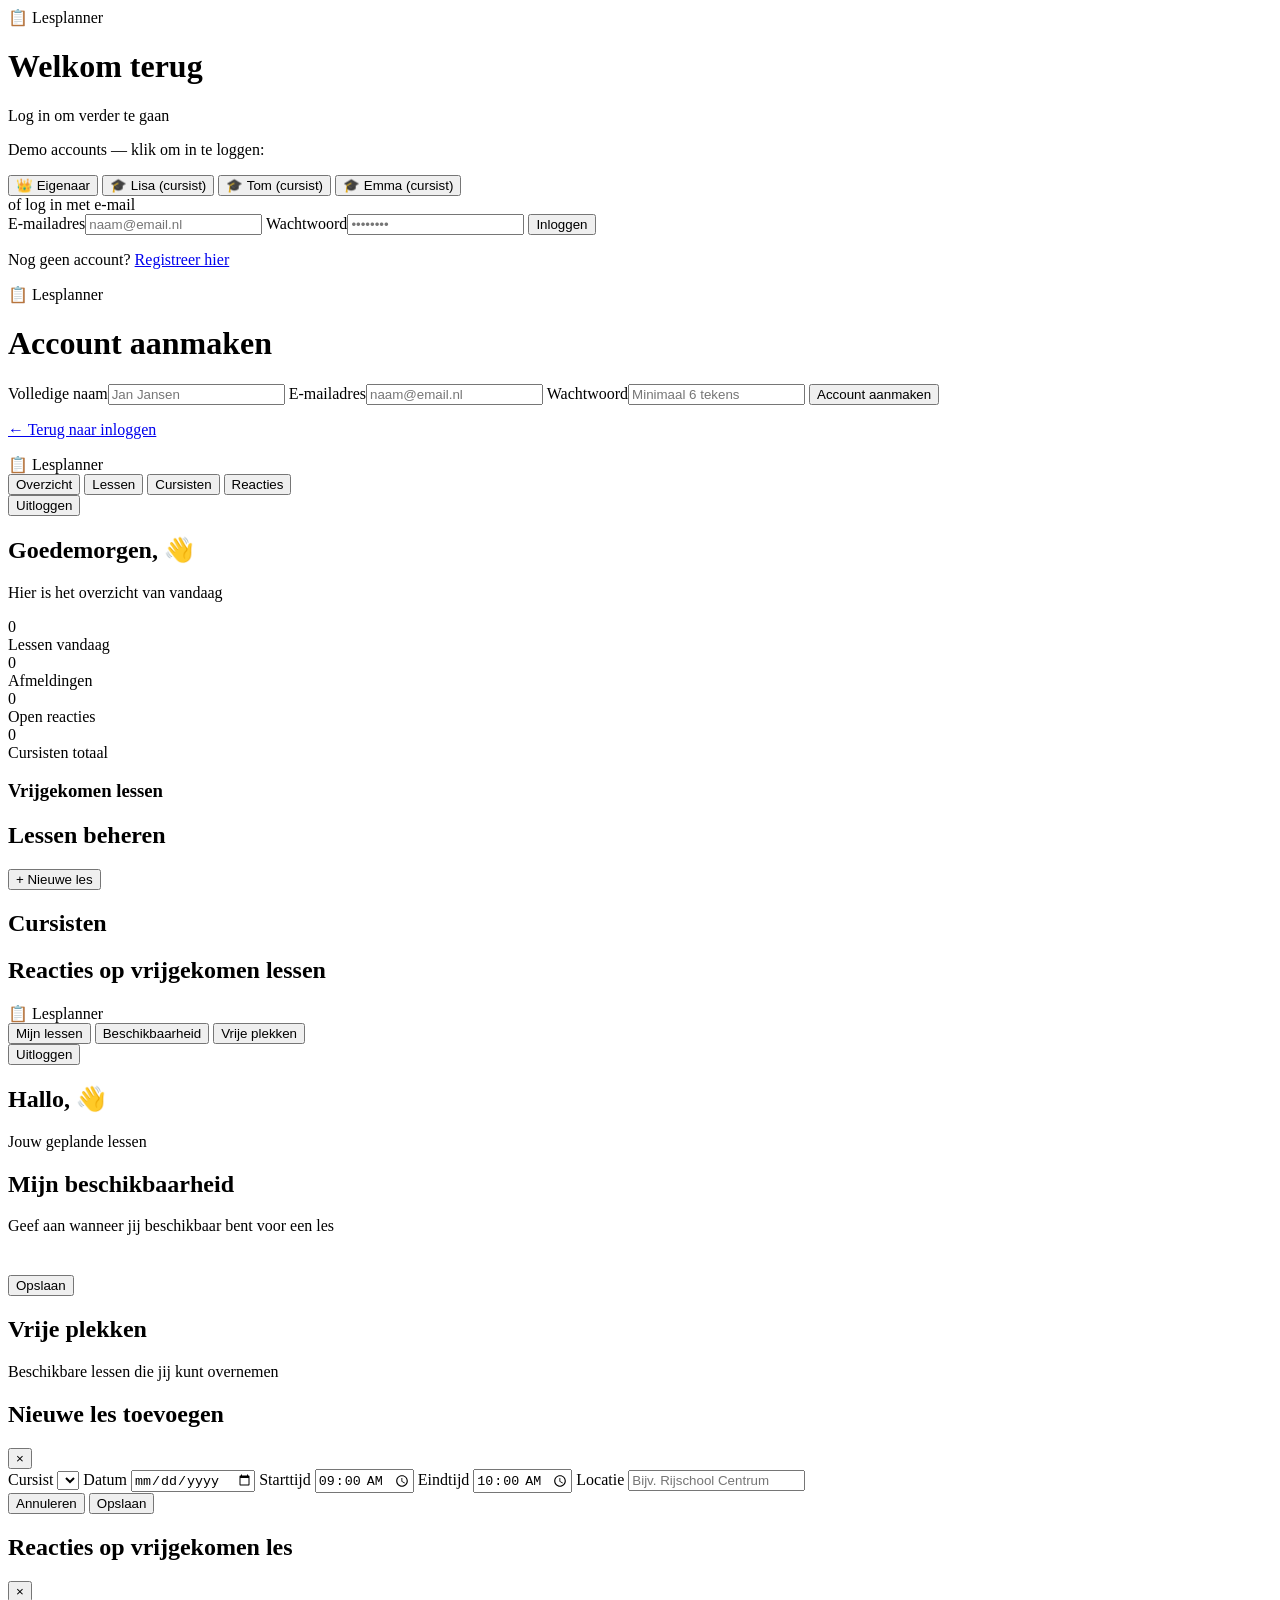
==== lesplanner-app/index.html @ b853cc89 "Voeg lesplanner-app toe (work in progress) Begin van de rijschool webapp met login, eigenaar- en cur" ====
<!DOCTYPE html>
<html lang="nl">
<head>
  <meta charset="UTF-8" />
  <meta name="viewport" content="width=device-width, initial-scale=1.0" />
  <title>Lesplanner</title>
  <link href="https://fonts.googleapis.com/css2?family=Inter:wght@300;400;500;600;700&display=swap" rel="stylesheet" />
  <link rel="stylesheet" href="style.css" />
</head>
<body>

  <!-- LOGIN SCHERM -->
  <div id="scherm-login" class="scherm">
    <div class="login-box">
      <div class="login-logo">📋 Lesplanner</div>
      <h1 class="login-titel">Welkom terug</h1>
      <p class="login-sub">Log in om verder te gaan</p>
      <div class="demo-accounts">
        <p class="demo-label">Demo accounts — klik om in te loggen:</p>
        <div class="demo-knoppen">
          <button class="demo-btn" onclick="demoLogin('eigenaar')">👑 Eigenaar</button>
          <button class="demo-btn" onclick="demoLogin('cursist1')">🎓 Lisa (cursist)</button>
          <button class="demo-btn" onclick="demoLogin('cursist2')">🎓 Tom (cursist)</button>
          <button class="demo-btn" onclick="demoLogin('cursist3')">🎓 Emma (cursist)</button>
        </div>
      </div>
      <div class="scheidslijn"><span>of log in met e-mail</span></div>
      <form onsubmit="inloggen(event)">
        <label>E-mailadres<input type="email" id="login-email" placeholder="naam@email.nl" /></label>
        <label>Wachtwoord<input type="password" id="login-ww" placeholder="••••••••" /></label>
        <button type="submit" class="btn btn--primary btn--vol">Inloggen</button>
      </form>
      <p class="register-link">Nog geen account? <a href="#" onclick="toonScherm('scherm-registreer')">Registreer hier</a></p>
    </div>
  </div>

  <!-- REGISTREER SCHERM -->
  <div id="scherm-registreer" class="scherm verborgen">
    <div class="login-box">
      <div class="login-logo">📋 Lesplanner</div>
      <h1 class="login-titel">Account aanmaken</h1>
      <form onsubmit="registreren(event)">
        <label>Volledige naam<input type="text" id="reg-naam" placeholder="Jan Jansen" required /></label>
        <label>E-mailadres<input type="email" id="reg-email" placeholder="naam@email.nl" required /></label>
        <label>Wachtwoord<input type="password" id="reg-ww" placeholder="Minimaal 6 tekens" required /></label>
        <button type="submit" class="btn btn--primary btn--vol">Account aanmaken</button>
      </form>
      <p class="register-link"><a href="#" onclick="toonScherm('scherm-login')">← Terug naar inloggen</a></p>
    </div>
  </div>

  <!-- EIGENAAR APP -->
  <div id="scherm-eigenaar" class="scherm verborgen">
    <header class="topbar">
      <div class="topbar__inner">
        <span class="topbar__logo">📋 Lesplanner</span>
        <nav class="topbar__nav">
          <button class="nav-tab active" onclick="eigenaarTab('overzicht', this)">Overzicht</button>
          <button class="nav-tab" onclick="eigenaarTab('lessen', this)">Lessen</button>
          <button class="nav-tab" onclick="eigenaarTab('cursisten', this)">Cursisten</button>
          <button class="nav-tab" onclick="eigenaarTab('reacties', this)">Reacties <span id="reactie-badge" class="badge verborgen"></span></button>
        </nav>
        <button class="btn btn--ghost btn--sm" onclick="uitloggen()">Uitloggen</button>
      </div>
    </header>
    <main class="main">

      <!-- OVERZICHT -->
      <div id="e-overzicht" class="tab-inhoud">
        <div class="pagina-header">
          <h2>Goedemorgen, <span id="eigenaar-naam"></span> 👋</h2>
          <p class="sub">Hier is het overzicht van vandaag</p>
        </div>
        <div class="stats-grid">
          <div class="stat-kaart">
            <div class="stat-getal" id="stat-lessen">0</div>
            <div class="stat-label">Lessen vandaag</div>
          </div>
          <div class="stat-kaart">
            <div class="stat-getal" id="stat-afmeldingen">0</div>
            <div class="stat-label">Afmeldingen</div>
          </div>
          <div class="stat-kaart">
            <div class="stat-getal" id="stat-reacties">0</div>
            <div class="stat-label">Open reacties</div>
          </div>
          <div class="stat-kaart">
            <div class="stat-getal" id="stat-cursisten">0</div>
            <div class="stat-label">Cursisten totaal</div>
          </div>
        </div>
        <h3 class="sectie-titel">Vrijgekomen lessen</h3>
        <div id="vrijgekomen-lessen"></div>
      </div>

      <!-- LESSEN -->
      <div id="e-lessen" class="tab-inhoud verborgen">
        <div class="pagina-header">
          <h2>Lessen beheren</h2>
          <button class="btn btn--primary" onclick="openLesModal()">+ Nieuwe les</button>
        </div>
        <div id="lessen-lijst"></div>
      </div>

      <!-- CURSISTEN -->
      <div id="e-cursisten" class="tab-inhoud verborgen">
        <div class="pagina-header">
          <h2>Cursisten</h2>
        </div>
        <div id="cursisten-lijst"></div>
      </div>

      <!-- REACTIES -->
      <div id="e-reacties" class="tab-inhoud verborgen">
        <div class="pagina-header">
          <h2>Reacties op vrijgekomen lessen</h2>
        </div>
        <div id="reacties-lijst"></div>
      </div>

    </main>
  </div>

  <!-- CURSIST APP -->
  <div id="scherm-cursist" class="scherm verborgen">
    <header class="topbar">
      <div class="topbar__inner">
        <span class="topbar__logo">📋 Lesplanner</span>
        <nav class="topbar__nav">
          <button class="nav-tab active" onclick="cursistTab('mijn-lessen', this)">Mijn lessen</button>
          <button class="nav-tab" onclick="cursistTab('beschikbaarheid', this)">Beschikbaarheid</button>
          <button class="nav-tab" onclick="cursistTab('vrije-plekken', this)">Vrije plekken <span id="vrije-badge" class="badge verborgen"></span></button>
        </nav>
        <button class="btn btn--ghost btn--sm" onclick="uitloggen()">Uitloggen</button>
      </div>
    </header>
    <main class="main">

      <!-- MIJN LESSEN -->
      <div id="c-mijn-lessen" class="tab-inhoud">
        <div class="pagina-header">
          <h2>Hallo, <span id="cursist-naam"></span> 👋</h2>
          <p class="sub">Jouw geplande lessen</p>
        </div>
        <div id="cursist-lessen-lijst"></div>
      </div>

      <!-- BESCHIKBAARHEID -->
      <div id="c-beschikbaarheid" class="tab-inhoud verborgen">
        <div class="pagina-header">
          <h2>Mijn beschikbaarheid</h2>
          <p class="sub">Geef aan wanneer jij beschikbaar bent voor een les</p>
        </div>
        <div class="beschikbaarheid-grid" id="beschikbaarheid-grid"></div>
        <button class="btn btn--primary btn--vol" style="margin-top:1.5rem" onclick="beschikbaarheidOpslaan()">Opslaan</button>
      </div>

      <!-- VRIJE PLEKKEN -->
      <div id="c-vrije-plekken" class="tab-inhoud verborgen">
        <div class="pagina-header">
          <h2>Vrije plekken</h2>
          <p class="sub">Beschikbare lessen die jij kunt overnemen</p>
        </div>
        <div id="vrije-plekken-lijst"></div>
      </div>

    </main>
  </div>

  <!-- MODAL: Nieuwe les -->
  <div class="modal-overlay verborgen" id="les-modal">
    <div class="modal">
      <div class="modal__header">
        <h2 id="les-modal-titel">Nieuwe les toevoegen</h2>
        <button class="sluit-btn" onclick="sluitModal('les-modal')">&times;</button>
      </div>
      <form onsubmit="lesOpslaan(event)">
        <label>Cursist
          <select id="les-cursist" required></select>
        </label>
        <label>Datum
          <input type="date" id="les-datum" required />
        </label>
        <label>Starttijd
          <input type="time" id="les-start" value="09:00" required />
        </label>
        <label>Eindtijd
          <input type="time" id="les-eind" value="10:00" required />
        </label>
        <label>Locatie
          <input type="text" id="les-locatie" placeholder="Bijv. Rijschool Centrum" />
        </label>
        <div class="modal__acties">
          <button type="button" class="btn btn--ghost" onclick="sluitModal('les-modal')">Annuleren</button>
          <button type="submit" class="btn btn--primary">Opslaan</button>
        </div>
      </form>
    </div>
  </div>

  <!-- MODAL: Reacties bekijken -->
  <div class="modal-overlay verborgen" id="reactie-modal">
    <div class="modal">
      <div class="modal__header">
        <h2>Reacties op vrijgekomen les</h2>
        <button class="sluit-btn" onclick="sluitModal('reactie-modal')">&times;</button>
      </div>
      <div id="reactie-modal-inhoud"></div>
    </div>
  </div>

  <!-- TOAST -->
  <div id="toast" class="toast verborgen"></div>

  <script src="app.js"></script>
</body>
</html>
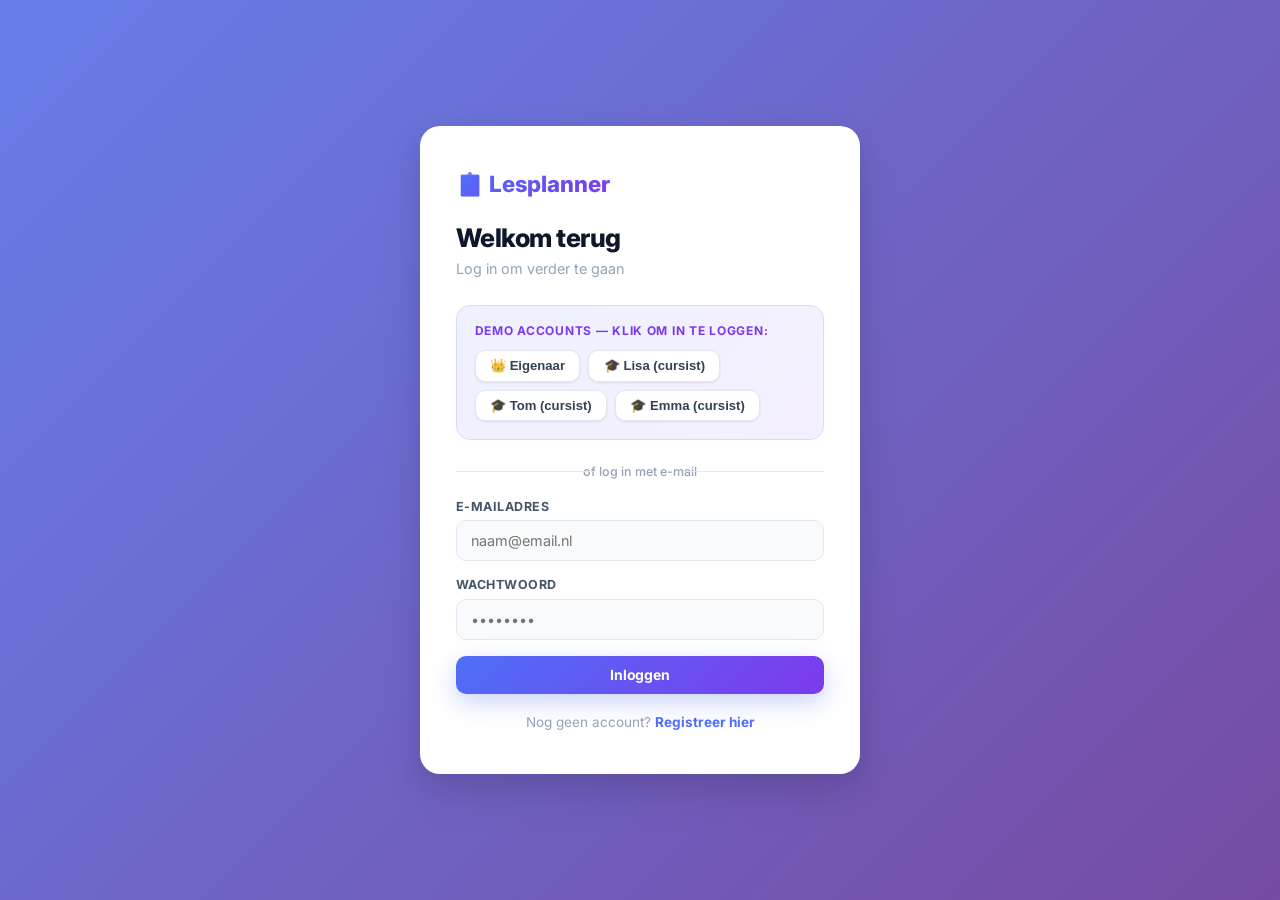
==== commit 43b9d934: "Premium redesign lesplanner-app Volledig vernieuwd visueel ontwerp: gradient header, glazen topbar, " ====
--- a/lesplanner-app/index.html
+++ b/lesplanner-app/index.html
@@ -4,7 +4,7 @@
   <meta charset="UTF-8" />
   <meta name="viewport" content="width=device-width, initial-scale=1.0" />
   <title>Lesplanner</title>
-  <link href="https://fonts.googleapis.com/css2?family=Inter:wght@300;400;500;600;700&display=swap" rel="stylesheet" />
+  <link href="https://fonts.googleapis.com/css2?family=Inter:wght@300;400;500;600;700;800&display=swap" rel="stylesheet" />
   <link rel="stylesheet" href="style.css" />
 </head>
 <body>
@@ -67,9 +67,12 @@
 
       <!-- OVERZICHT -->
       <div id="e-overzicht" class="tab-inhoud">
-        <div class="pagina-header">
-          <h2>Goedemorgen, <span id="eigenaar-naam"></span> 👋</h2>
-          <p class="sub">Hier is het overzicht van vandaag</p>
+        <div class="welkom-hero">
+          <div>
+            <h2>Goedemorgen, <span id="eigenaar-naam"></span> 👋</h2>
+            <p>Hier is het overzicht van vandaag</p>
+          </div>
+          <div class="welkom-hero__ikoon">🚗</div>
         </div>
         <div class="stats-grid">
           <div class="stat-kaart">
@@ -138,9 +141,12 @@
 
       <!-- MIJN LESSEN -->
       <div id="c-mijn-lessen" class="tab-inhoud">
-        <div class="pagina-header">
-          <h2>Hallo, <span id="cursist-naam"></span> 👋</h2>
-          <p class="sub">Jouw geplande lessen</p>
+        <div class="welkom-hero">
+          <div>
+            <h2>Hallo, <span id="cursist-naam"></span> 👋</h2>
+            <p>Jouw geplande lessen staan hieronder</p>
+          </div>
+          <div class="welkom-hero__ikoon">🎓</div>
         </div>
         <div id="cursist-lessen-lijst"></div>
       </div>
--- a/lesplanner-app/style.css
+++ b/lesplanner-app/style.css
@@ -0,0 +1,589 @@
+*, *::before, *::after { box-sizing: border-box; margin: 0; padding: 0; }
+
+@import url('https://fonts.googleapis.com/css2?family=Inter:wght@300;400;500;600;700;800&display=swap');
+
+:root {
+  --blauw: #4f6ef7;
+  --blauw-donker: #3451d1;
+  --blauw-licht: #eef1fe;
+  --blauw-gradient: linear-gradient(135deg, #4f6ef7 0%, #7c3aed 100%);
+  --groen: #10b981;
+  --groen-licht: #ecfdf5;
+  --rood: #f43f5e;
+  --rood-licht: #fff1f3;
+  --oranje: #f97316;
+  --oranje-licht: #fff7ed;
+  --paars: #7c3aed;
+  --grijs-50: #f8fafc;
+  --grijs-100: #f1f5f9;
+  --grijs-200: #e2e8f0;
+  --grijs-300: #cbd5e1;
+  --grijs-400: #94a3b8;
+  --grijs-600: #475569;
+  --grijs-700: #334155;
+  --grijs-800: #1e293b;
+  --grijs-900: #0f172a;
+  --wit: #ffffff;
+  --radius: 14px;
+  --radius-lg: 20px;
+  --schaduw-sm: 0 1px 3px rgba(0,0,0,.06), 0 1px 2px rgba(0,0,0,.04);
+  --schaduw: 0 4px 6px rgba(0,0,0,.05), 0 10px 15px rgba(0,0,0,.06);
+  --schaduw-lg: 0 10px 25px rgba(0,0,0,.08), 0 20px 48px rgba(0,0,0,.08);
+  --schaduw-blauw: 0 8px 25px rgba(79,110,247,.3);
+}
+
+body {
+  font-family: 'Inter', sans-serif;
+  background: var(--grijs-50);
+  color: var(--grijs-800);
+  min-height: 100vh;
+  -webkit-font-smoothing: antialiased;
+}
+
+/* ── Schermen ── */
+.scherm { min-height: 100vh; }
+.verborgen { display: none !important; }
+
+/* ── Login ── */
+#scherm-login, #scherm-registreer {
+  background: linear-gradient(135deg, #667eea 0%, #764ba2 100%);
+  min-height: 100vh;
+  display: flex;
+  align-items: center;
+  justify-content: center;
+  padding: 1.5rem;
+}
+
+.login-box {
+  max-width: 440px;
+  width: 100%;
+  background: var(--wit);
+  border-radius: var(--radius-lg);
+  padding: 2.75rem 2.25rem;
+  box-shadow: var(--schaduw-lg);
+}
+
+.login-logo {
+  font-size: 1.4rem;
+  font-weight: 800;
+  background: var(--blauw-gradient);
+  -webkit-background-clip: text;
+  -webkit-text-fill-color: transparent;
+  background-clip: text;
+  margin-bottom: 1.5rem;
+  display: inline-block;
+}
+
+.login-titel {
+  font-size: 1.6rem;
+  font-weight: 800;
+  color: var(--grijs-900);
+  margin-bottom: .4rem;
+  letter-spacing: -.02em;
+}
+
+.login-sub {
+  color: var(--grijs-400);
+  font-size: .9rem;
+  margin-bottom: 1.75rem;
+}
+
+.demo-accounts {
+  background: linear-gradient(135deg, #eef1fe, #f5f0ff);
+  border: 1px solid #ddd6fe;
+  border-radius: var(--radius);
+  padding: 1.1rem;
+  margin-bottom: 1.5rem;
+}
+
+.demo-label {
+  font-size: .75rem;
+  font-weight: 700;
+  color: var(--paars);
+  text-transform: uppercase;
+  letter-spacing: .06em;
+  margin-bottom: .75rem;
+}
+
+.demo-knoppen { display: flex; flex-wrap: wrap; gap: .5rem; }
+
+.demo-btn {
+  background: var(--wit);
+  border: 1px solid var(--grijs-200);
+  border-radius: 10px;
+  padding: .45rem .9rem;
+  font-size: .82rem;
+  font-weight: 600;
+  cursor: pointer;
+  transition: all .2s;
+  color: var(--grijs-700);
+  box-shadow: var(--schaduw-sm);
+}
+.demo-btn:hover {
+  border-color: var(--blauw);
+  color: var(--blauw);
+  transform: translateY(-1px);
+  box-shadow: var(--schaduw);
+}
+
+.scheidslijn {
+  text-align: center;
+  position: relative;
+  margin: 1.25rem 0;
+  color: var(--grijs-400);
+  font-size: .78rem;
+  font-weight: 500;
+}
+.scheidslijn::before, .scheidslijn::after {
+  content: '';
+  position: absolute;
+  top: 50%;
+  width: 38%;
+  height: 1px;
+  background: var(--grijs-200);
+}
+.scheidslijn::before { left: 0; }
+.scheidslijn::after { right: 0; }
+
+form label {
+  display: flex;
+  flex-direction: column;
+  gap: .4rem;
+  font-size: .78rem;
+  font-weight: 700;
+  color: var(--grijs-600);
+  text-transform: uppercase;
+  letter-spacing: .04em;
+  margin-bottom: 1rem;
+}
+
+form input, form select, form textarea {
+  border: 1.5px solid var(--grijs-200);
+  border-radius: 10px;
+  padding: .7rem .9rem;
+  font-size: .9rem;
+  font-family: inherit;
+  color: var(--grijs-800);
+  transition: border-color .2s, box-shadow .2s;
+  background: var(--grijs-50);
+}
+form input:focus, form select:focus, form textarea:focus {
+  outline: none;
+  border-color: var(--blauw);
+  background: var(--wit);
+  box-shadow: 0 0 0 3px rgba(79,110,247,.12);
+}
+
+.register-link {
+  text-align: center;
+  font-size: .85rem;
+  color: var(--grijs-400);
+  margin-top: 1.25rem;
+}
+.register-link a {
+  color: var(--blauw);
+  text-decoration: none;
+  font-weight: 700;
+}
+
+/* ── Buttons ── */
+.btn {
+  border: none;
+  border-radius: 10px;
+  padding: .65rem 1.25rem;
+  font-size: .875rem;
+  font-weight: 700;
+  cursor: pointer;
+  transition: all .2s;
+  font-family: inherit;
+  letter-spacing: -.01em;
+}
+.btn--primary {
+  background: var(--blauw-gradient);
+  color: var(--wit);
+  box-shadow: var(--schaduw-blauw);
+}
+.btn--primary:hover {
+  transform: translateY(-1px);
+  box-shadow: 0 12px 30px rgba(79,110,247,.4);
+}
+.btn--ghost {
+  background: var(--grijs-100);
+  color: var(--grijs-700);
+  border: 1.5px solid var(--grijs-200);
+}
+.btn--ghost:hover { background: var(--grijs-200); }
+.btn--gevaar {
+  background: linear-gradient(135deg, #f43f5e, #e11d48);
+  color: var(--wit);
+  box-shadow: 0 4px 15px rgba(244,63,94,.3);
+}
+.btn--gevaar:hover { transform: translateY(-1px); }
+.btn--groen {
+  background: linear-gradient(135deg, #10b981, #059669);
+  color: var(--wit);
+  box-shadow: 0 4px 15px rgba(16,185,129,.3);
+}
+.btn--groen:hover { transform: translateY(-1px); }
+.btn--vol { width: 100%; }
+.btn--sm { padding: .4rem .85rem; font-size: .8rem; border-radius: 8px; }
+
+/* ── Topbar ── */
+.topbar {
+  background: rgba(255,255,255,.85);
+  backdrop-filter: blur(12px);
+  -webkit-backdrop-filter: blur(12px);
+  border-bottom: 1px solid var(--grijs-200);
+  position: sticky;
+  top: 0;
+  z-index: 100;
+}
+.topbar__inner {
+  max-width: 1060px;
+  margin: 0 auto;
+  padding: 0 1.75rem;
+  height: 62px;
+  display: flex;
+  align-items: center;
+  gap: 1.25rem;
+}
+.topbar__logo {
+  font-size: 1.1rem;
+  font-weight: 800;
+  background: var(--blauw-gradient);
+  -webkit-background-clip: text;
+  -webkit-text-fill-color: transparent;
+  background-clip: text;
+  flex-shrink: 0;
+  letter-spacing: -.02em;
+}
+.topbar__nav { display: flex; gap: .2rem; flex: 1; }
+.nav-tab {
+  border: none;
+  background: transparent;
+  padding: .5rem 1rem;
+  border-radius: 10px;
+  font-size: .84rem;
+  font-weight: 600;
+  cursor: pointer;
+  color: var(--grijs-400);
+  transition: all .2s;
+  position: relative;
+  font-family: inherit;
+  letter-spacing: -.01em;
+}
+.nav-tab.active {
+  background: var(--blauw-licht);
+  color: var(--blauw);
+}
+.nav-tab:hover:not(.active) { background: var(--grijs-100); color: var(--grijs-700); }
+
+/* ── Main ── */
+.main {
+  max-width: 1060px;
+  margin: 0 auto;
+  padding: 2rem 1.75rem;
+}
+.tab-inhoud { animation: fadeIn .25s ease; }
+@keyframes fadeIn { from { opacity: 0; transform: translateY(8px); } to { opacity: 1; transform: none; } }
+
+.pagina-header { margin-bottom: 1.75rem; display: flex; align-items: center; justify-content: space-between; flex-wrap: wrap; gap: .75rem; }
+.pagina-header h2 {
+  font-size: 1.5rem;
+  font-weight: 800;
+  color: var(--grijs-900);
+  letter-spacing: -.03em;
+}
+.pagina-header .sub { color: var(--grijs-400); font-size: .88rem; margin-top: .3rem; }
+.sectie-titel {
+  font-size: .78rem;
+  font-weight: 700;
+  text-transform: uppercase;
+  letter-spacing: .08em;
+  color: var(--grijs-400);
+  margin: 2rem 0 .85rem;
+}
+
+/* ── Stats ── */
+.stats-grid {
+  display: grid;
+  grid-template-columns: repeat(4, 1fr);
+  gap: 1rem;
+  margin-bottom: 2rem;
+}
+.stat-kaart {
+  background: var(--wit);
+  border: 1px solid var(--grijs-200);
+  border-radius: var(--radius);
+  padding: 1.5rem;
+  text-align: center;
+  box-shadow: var(--schaduw-sm);
+  transition: transform .2s, box-shadow .2s;
+}
+.stat-kaart:hover { transform: translateY(-2px); box-shadow: var(--schaduw); }
+.stat-getal {
+  font-size: 2.2rem;
+  font-weight: 800;
+  background: var(--blauw-gradient);
+  -webkit-background-clip: text;
+  -webkit-text-fill-color: transparent;
+  background-clip: text;
+  letter-spacing: -.03em;
+}
+.stat-label { font-size: .78rem; color: var(--grijs-400); margin-top: .3rem; font-weight: 600; text-transform: uppercase; letter-spacing: .04em; }
+
+/* ── Kaarten ── */
+.kaart {
+  background: var(--wit);
+  border: 1px solid var(--grijs-200);
+  border-radius: var(--radius);
+  padding: 1.2rem 1.4rem;
+  margin-bottom: .75rem;
+  display: flex;
+  align-items: center;
+  gap: 1.1rem;
+  box-shadow: var(--schaduw-sm);
+  transition: all .2s;
+}
+.kaart--klikbaar { cursor: pointer; }
+.kaart--klikbaar:hover {
+  transform: translateY(-2px);
+  box-shadow: var(--schaduw);
+  border-color: var(--grijs-300);
+}
+.kaart__ikoon {
+  width: 48px;
+  height: 48px;
+  border-radius: 12px;
+  display: flex;
+  align-items: center;
+  justify-content: center;
+  font-size: 1.35rem;
+  flex-shrink: 0;
+}
+.ikoon--blauw { background: var(--blauw-licht); }
+.ikoon--groen { background: var(--groen-licht); }
+.ikoon--rood { background: var(--rood-licht); }
+.ikoon--oranje { background: var(--oranje-licht); }
+.kaart__inhoud { flex: 1; }
+.kaart__titel { font-weight: 700; font-size: .95rem; color: var(--grijs-900); }
+.kaart__meta { font-size: .82rem; color: var(--grijs-400); margin-top: .3rem; line-height: 1.5; }
+.kaart__acties { display: flex; gap: .5rem; flex-shrink: 0; flex-wrap: wrap; align-items: center; }
+
+/* ── Badge ── */
+.badge {
+  display: inline-flex;
+  align-items: center;
+  justify-content: center;
+  background: var(--rood);
+  color: var(--wit);
+  font-size: .65rem;
+  font-weight: 800;
+  border-radius: 20px;
+  min-width: 18px;
+  height: 18px;
+  padding: 0 5px;
+  margin-left: .35rem;
+}
+
+/* ── Status chips ── */
+.chip {
+  display: inline-block;
+  padding: .25rem .7rem;
+  border-radius: 20px;
+  font-size: .72rem;
+  font-weight: 700;
+  letter-spacing: .02em;
+}
+.chip--gepland { background: var(--blauw-licht); color: var(--blauw-donker); }
+.chip--afgemeld { background: var(--rood-licht); color: var(--rood); }
+.chip--bezet { background: var(--groen-licht); color: #047857; }
+.chip--wachten { background: var(--oranje-licht); color: #c2410c; }
+
+/* ── Beschikbaarheid ── */
+.beschikbaarheid-grid { display: flex; flex-direction: column; gap: .85rem; }
+.dag-rij {
+  background: var(--wit);
+  border: 1.5px solid var(--grijs-200);
+  border-radius: var(--radius);
+  padding: 1.1rem 1.4rem;
+  box-shadow: var(--schaduw-sm);
+  transition: border-color .2s;
+}
+.dag-rij:focus-within { border-color: var(--blauw); }
+.dag-rij__header { display: flex; align-items: center; gap: .85rem; margin-bottom: .85rem; }
+.dag-naam { font-weight: 700; min-width: 100px; font-size: .9rem; color: var(--grijs-800); }
+.dag-toggle {
+  background: var(--grijs-200);
+  border: none;
+  border-radius: 20px;
+  width: 44px;
+  height: 24px;
+  cursor: pointer;
+  position: relative;
+  transition: background .2s;
+}
+.dag-toggle.aan { background: var(--blauw); }
+.dag-toggle::after {
+  content: '';
+  position: absolute;
+  top: 3px;
+  left: 3px;
+  width: 18px;
+  height: 18px;
+  border-radius: 50%;
+  background: var(--wit);
+  transition: transform .2s;
+  box-shadow: 0 1px 3px rgba(0,0,0,.2);
+}
+.dag-toggle.aan::after { transform: translateX(20px); }
+.tijdvakken { display: flex; flex-wrap: wrap; gap: .5rem; }
+.tijdvak-btn {
+  border: 1.5px solid var(--grijs-200);
+  background: var(--grijs-50);
+  border-radius: 8px;
+  padding: .4rem .85rem;
+  font-size: .8rem;
+  font-weight: 600;
+  cursor: pointer;
+  transition: all .15s;
+  font-family: inherit;
+  color: var(--grijs-600);
+}
+.tijdvak-btn:hover { border-color: var(--blauw); color: var(--blauw); }
+.tijdvak-btn.geselecteerd {
+  border-color: var(--blauw);
+  background: var(--blauw-licht);
+  color: var(--blauw-donker);
+}
+
+/* ── Leeg scherm ── */
+.leeg {
+  text-align: center;
+  padding: 3.5rem 1rem;
+  color: var(--grijs-400);
+}
+.leeg__ikoon { font-size: 3rem; margin-bottom: .85rem; }
+.leeg__tekst { font-size: .95rem; font-weight: 500; }
+
+/* ── Modal ── */
+.modal-overlay {
+  position: fixed;
+  inset: 0;
+  background: rgba(15,23,42,.5);
+  backdrop-filter: blur(4px);
+  display: flex;
+  align-items: center;
+  justify-content: center;
+  z-index: 500;
+  padding: 1rem;
+  animation: fadeIn .2s ease;
+}
+.modal {
+  background: var(--wit);
+  border-radius: var(--radius-lg);
+  padding: 2rem;
+  width: 100%;
+  max-width: 480px;
+  box-shadow: var(--schaduw-lg);
+  max-height: 90vh;
+  overflow-y: auto;
+}
+.modal__header { display: flex; align-items: center; justify-content: space-between; margin-bottom: 1.5rem; }
+.modal__header h2 { font-size: 1.15rem; font-weight: 800; color: var(--grijs-900); letter-spacing: -.02em; }
+.sluit-btn {
+  background: var(--grijs-100);
+  border: none;
+  width: 32px;
+  height: 32px;
+  border-radius: 8px;
+  font-size: 1.1rem;
+  cursor: pointer;
+  color: var(--grijs-400);
+  display: flex;
+  align-items: center;
+  justify-content: center;
+  transition: background .15s;
+}
+.sluit-btn:hover { background: var(--grijs-200); color: var(--grijs-800); }
+.modal__acties { display: flex; justify-content: flex-end; gap: .75rem; margin-top: 1rem; }
+
+/* ── Reactie kaart ── */
+.reactie-kaart {
+  background: var(--grijs-50);
+  border: 1.5px solid var(--grijs-200);
+  border-radius: 12px;
+  padding: 1rem 1.1rem;
+  margin-bottom: .6rem;
+  display: flex;
+  align-items: center;
+  justify-content: space-between;
+  gap: 1rem;
+  transition: border-color .2s;
+}
+.reactie-kaart:hover { border-color: var(--grijs-300); }
+.reactie-naam { font-weight: 700; font-size: .9rem; color: var(--grijs-900); }
+.reactie-tijd { font-size: .78rem; color: var(--grijs-400); margin-top: .15rem; }
+
+/* ── Toast ── */
+.toast {
+  position: fixed;
+  bottom: 2rem;
+  left: 50%;
+  transform: translateX(-50%);
+  background: var(--grijs-900);
+  color: var(--wit);
+  padding: .85rem 1.75rem;
+  border-radius: 12px;
+  font-size: .88rem;
+  font-weight: 600;
+  z-index: 999;
+  box-shadow: 0 8px 30px rgba(0,0,0,.25);
+  animation: fadeIn .2s ease;
+  white-space: nowrap;
+}
+
+/* ── Melding banner ── */
+.melding {
+  background: linear-gradient(135deg, #fff7ed, #fef3c7);
+  border: 1.5px solid #fde68a;
+  border-radius: var(--radius);
+  padding: 1.1rem 1.25rem;
+  margin-bottom: .75rem;
+  display: flex;
+  align-items: flex-start;
+  gap: .85rem;
+  box-shadow: var(--schaduw-sm);
+}
+.melding__ikoon { font-size: 1.3rem; flex-shrink: 0; margin-top: .05rem; }
+.melding__tekst { font-size: .88rem; flex: 1; line-height: 1.55; color: var(--grijs-700); }
+.melding__tekst strong { display: block; margin-bottom: .3rem; font-size: .92rem; color: var(--grijs-900); }
+
+/* ── Hero welkom sectie voor eigenaar ── */
+.welkom-hero {
+  background: var(--blauw-gradient);
+  border-radius: var(--radius-lg);
+  padding: 1.75rem 2rem;
+  margin-bottom: 1.75rem;
+  color: var(--wit);
+  display: flex;
+  align-items: center;
+  justify-content: space-between;
+}
+.welkom-hero h2 {
+  font-size: 1.4rem;
+  font-weight: 800;
+  letter-spacing: -.02em;
+  margin-bottom: .3rem;
+}
+.welkom-hero p { opacity: .8; font-size: .88rem; }
+.welkom-hero__ikoon { font-size: 3rem; opacity: .6; }
+
+@media (max-width: 640px) {
+  .stats-grid { grid-template-columns: repeat(2, 1fr); }
+  .topbar__nav { gap: 0; }
+  .nav-tab { padding: .4rem .6rem; font-size: .78rem; }
+  .kaart { flex-wrap: wrap; }
+  .welkom-hero { flex-direction: column; gap: 1rem; }
+  .main { padding: 1.25rem 1rem; }
+}
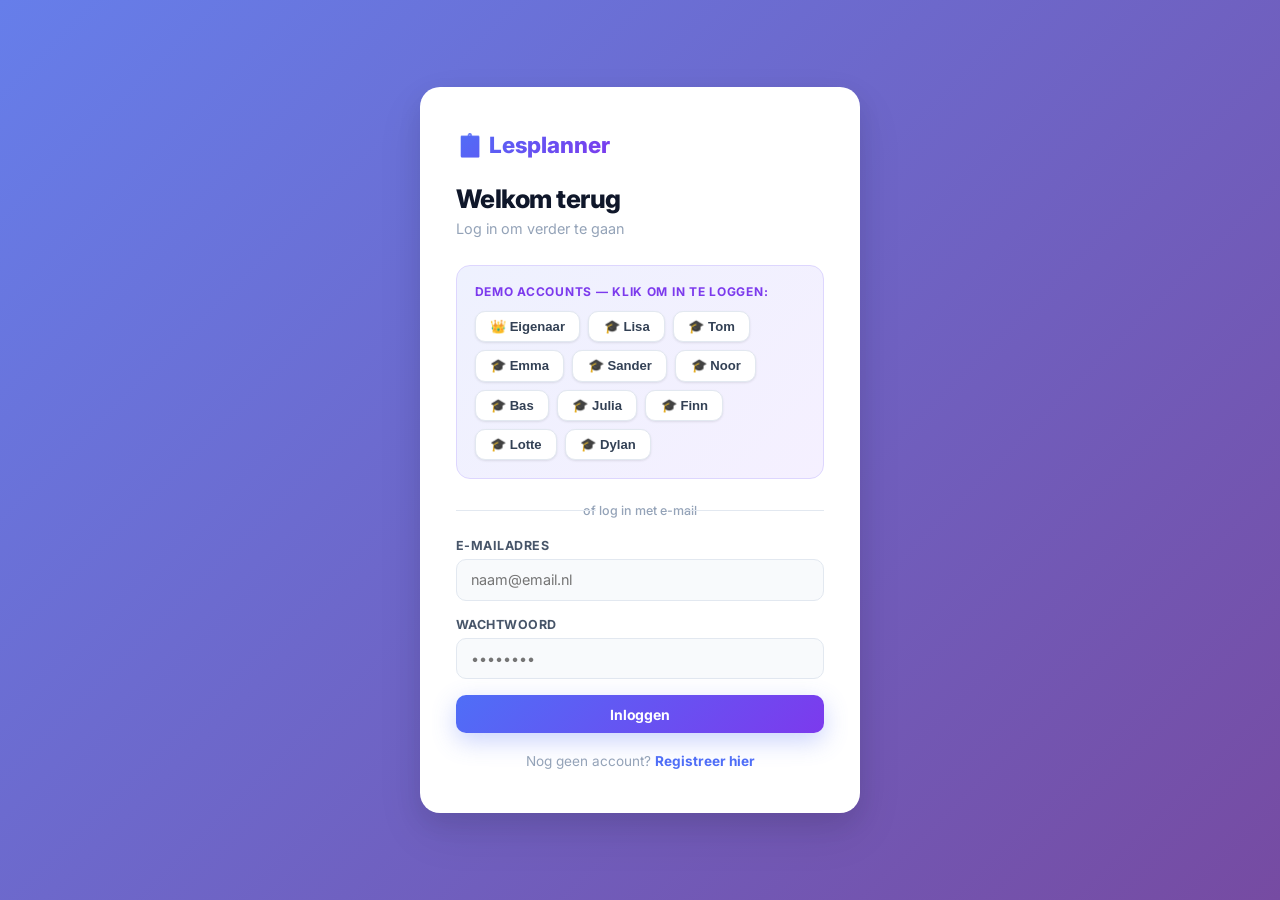
==== commit b82ddf8d: "Voeg 7 extra cursisten en meer lessen toe aan demo database Totaal nu 10 cursisten met eigen beschik" ====
--- a/lesplanner-app/index.html
+++ b/lesplanner-app/index.html
@@ -19,9 +19,16 @@
         <p class="demo-label">Demo accounts — klik om in te loggen:</p>
         <div class="demo-knoppen">
           <button class="demo-btn" onclick="demoLogin('eigenaar')">👑 Eigenaar</button>
-          <button class="demo-btn" onclick="demoLogin('cursist1')">🎓 Lisa (cursist)</button>
-          <button class="demo-btn" onclick="demoLogin('cursist2')">🎓 Tom (cursist)</button>
-          <button class="demo-btn" onclick="demoLogin('cursist3')">🎓 Emma (cursist)</button>
+          <button class="demo-btn" onclick="demoLogin('cursist1')">🎓 Lisa</button>
+          <button class="demo-btn" onclick="demoLogin('cursist2')">🎓 Tom</button>
+          <button class="demo-btn" onclick="demoLogin('cursist3')">🎓 Emma</button>
+          <button class="demo-btn" onclick="demoLogin('cursist4')">🎓 Sander</button>
+          <button class="demo-btn" onclick="demoLogin('cursist5')">🎓 Noor</button>
+          <button class="demo-btn" onclick="demoLogin('cursist6')">🎓 Bas</button>
+          <button class="demo-btn" onclick="demoLogin('cursist7')">🎓 Julia</button>
+          <button class="demo-btn" onclick="demoLogin('cursist8')">🎓 Finn</button>
+          <button class="demo-btn" onclick="demoLogin('cursist9')">🎓 Lotte</button>
+          <button class="demo-btn" onclick="demoLogin('cursist10')">🎓 Dylan</button>
         </div>
       </div>
       <div class="scheidslijn"><span>of log in met e-mail</span></div>
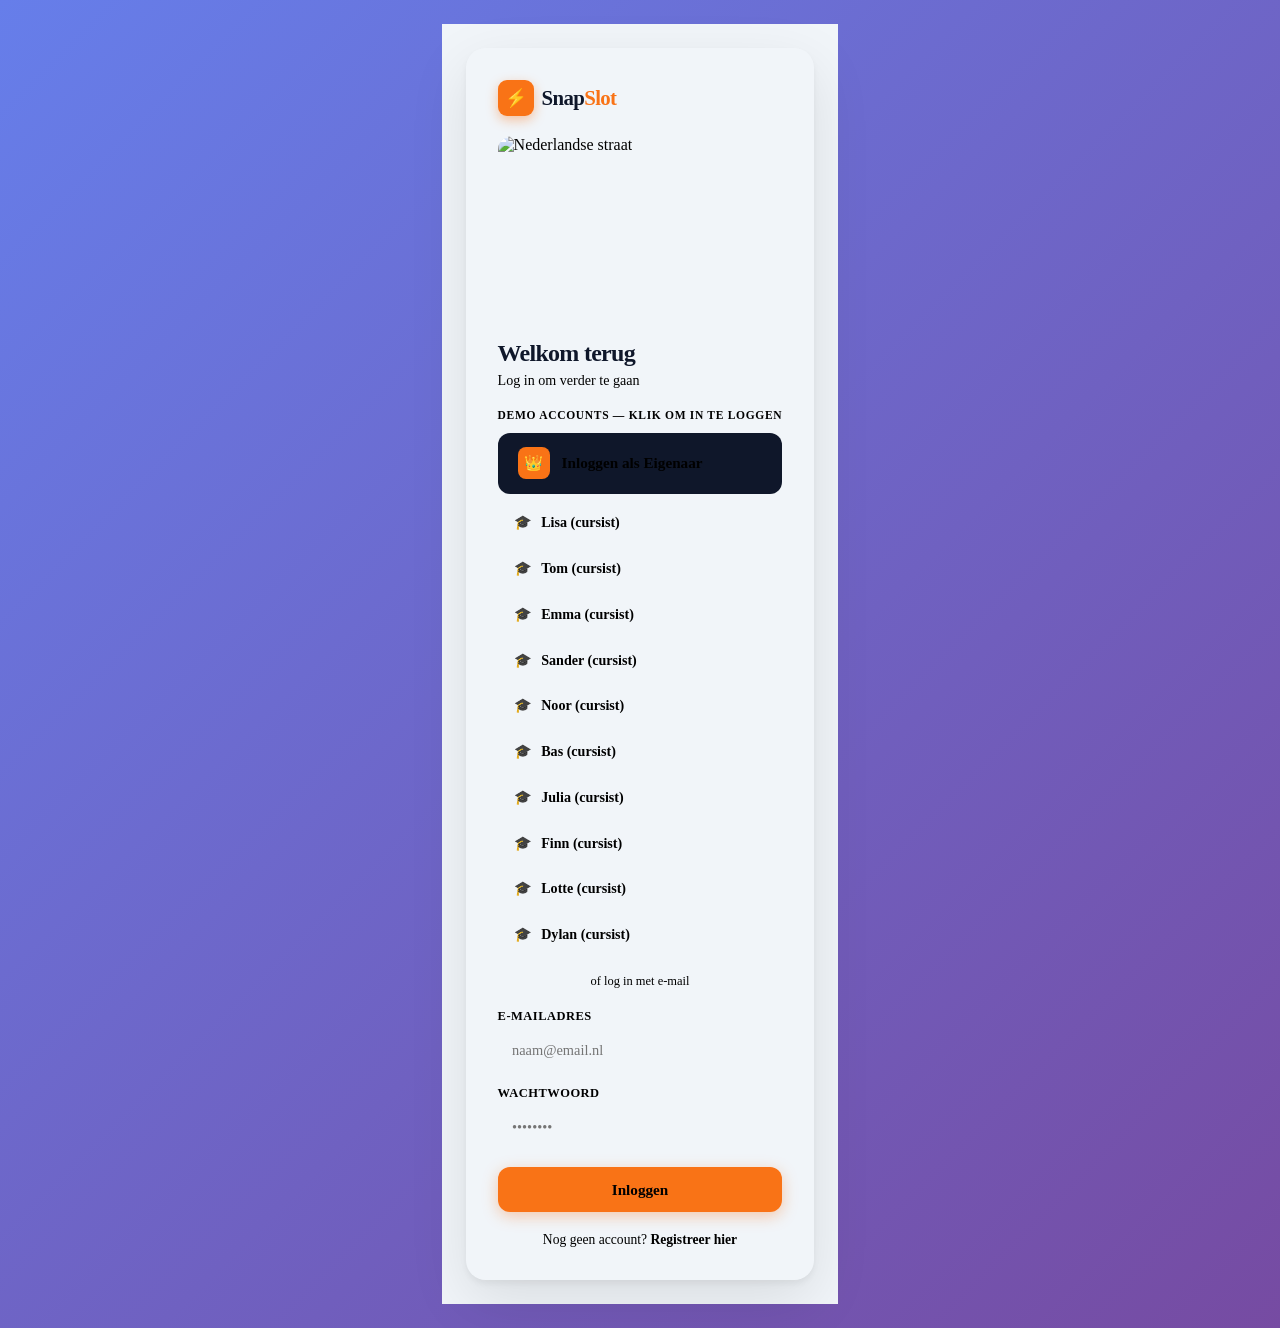
==== commit 1512a8cb: "Rebrand naar SnapSlot met nieuwe loginpagina stijl Oranje/navy kleurenschema, Nederlands straatfoto," ====
--- a/lesplanner-app/index.html
+++ b/lesplanner-app/index.html
@@ -3,7 +3,7 @@
 <head>
   <meta charset="UTF-8" />
   <meta name="viewport" content="width=device-width, initial-scale=1.0" />
-  <title>Lesplanner</title>
+  <title>SnapSlot</title>
   <link href="https://fonts.googleapis.com/css2?family=Inter:wght@300;400;500;600;700;800&display=swap" rel="stylesheet" />
   <link rel="stylesheet" href="style.css" />
 </head>
@@ -11,48 +11,74 @@
 
   <!-- LOGIN SCHERM -->
   <div id="scherm-login" class="scherm">
-    <div class="login-box">
-      <div class="login-logo">📋 Lesplanner</div>
-      <h1 class="login-titel">Welkom terug</h1>
-      <p class="login-sub">Log in om verder te gaan</p>
-      <div class="demo-accounts">
-        <p class="demo-label">Demo accounts — klik om in te loggen:</p>
-        <div class="demo-knoppen">
-          <button class="demo-btn" onclick="demoLogin('eigenaar')">👑 Eigenaar</button>
-          <button class="demo-btn" onclick="demoLogin('cursist1')">🎓 Lisa</button>
-          <button class="demo-btn" onclick="demoLogin('cursist2')">🎓 Tom</button>
-          <button class="demo-btn" onclick="demoLogin('cursist3')">🎓 Emma</button>
-          <button class="demo-btn" onclick="demoLogin('cursist4')">🎓 Sander</button>
-          <button class="demo-btn" onclick="demoLogin('cursist5')">🎓 Noor</button>
-          <button class="demo-btn" onclick="demoLogin('cursist6')">🎓 Bas</button>
-          <button class="demo-btn" onclick="demoLogin('cursist7')">🎓 Julia</button>
-          <button class="demo-btn" onclick="demoLogin('cursist8')">🎓 Finn</button>
-          <button class="demo-btn" onclick="demoLogin('cursist9')">🎓 Lotte</button>
-          <button class="demo-btn" onclick="demoLogin('cursist10')">🎓 Dylan</button>
-        </div>
-      </div>
-      <div class="scheidslijn"><span>of log in met e-mail</span></div>
-      <form onsubmit="inloggen(event)">
-        <label>E-mailadres<input type="email" id="login-email" placeholder="naam@email.nl" /></label>
-        <label>Wachtwoord<input type="password" id="login-ww" placeholder="••••••••" /></label>
-        <button type="submit" class="btn btn--primary btn--vol">Inloggen</button>
-      </form>
-      <p class="register-link">Nog geen account? <a href="#" onclick="toonScherm('scherm-registreer')">Registreer hier</a></p>
+    <div class="ss-login-pagina">
+      <div class="ss-login-kaart">
+
+        <!-- Logo -->
+        <div class="ss-logo">
+          <div class="ss-logo__ikoon">⚡</div>
+          <span class="ss-logo__naam">Snap<span>Slot</span></span>
+        </div>
+
+        <!-- Foto -->
+        <div class="ss-hero-foto">
+          <img src="https://images.unsplash.com/photo-1558618666-fcd25c85cd64?w=800&q=80" alt="Nederlandse straat" />
+        </div>
+
+        <h1 class="ss-titel">Welkom terug</h1>
+        <p class="ss-sub">Log in om verder te gaan</p>
+
+        <!-- Demo accounts -->
+        <div class="ss-demo">
+          <p class="ss-demo__label">Demo accounts — klik om in te loggen</p>
+          <button class="ss-demo__eigenaar" onclick="demoLogin('eigenaar')">
+            <span class="ss-demo__ikoon">👑</span>
+            Inloggen als Eigenaar
+          </button>
+          <div class="ss-demo__cursisten">
+            <button class="ss-demo__cursist" onclick="demoLogin('cursist1')"><span>🎓</span> Lisa (cursist)</button>
+            <button class="ss-demo__cursist" onclick="demoLogin('cursist2')"><span>🎓</span> Tom (cursist)</button>
+            <button class="ss-demo__cursist" onclick="demoLogin('cursist3')"><span>🎓</span> Emma (cursist)</button>
+            <button class="ss-demo__cursist" onclick="demoLogin('cursist4')"><span>🎓</span> Sander (cursist)</button>
+            <button class="ss-demo__cursist" onclick="demoLogin('cursist5')"><span>🎓</span> Noor (cursist)</button>
+            <button class="ss-demo__cursist" onclick="demoLogin('cursist6')"><span>🎓</span> Bas (cursist)</button>
+            <button class="ss-demo__cursist" onclick="demoLogin('cursist7')"><span>🎓</span> Julia (cursist)</button>
+            <button class="ss-demo__cursist" onclick="demoLogin('cursist8')"><span>🎓</span> Finn (cursist)</button>
+            <button class="ss-demo__cursist" onclick="demoLogin('cursist9')"><span>🎓</span> Lotte (cursist)</button>
+            <button class="ss-demo__cursist" onclick="demoLogin('cursist10')"><span>🎓</span> Dylan (cursist)</button>
+          </div>
+        </div>
+
+        <div class="scheidslijn"><span>of log in met e-mail</span></div>
+
+        <form onsubmit="inloggen(event)">
+          <label>E-mailadres<input type="email" id="login-email" placeholder="naam@email.nl" /></label>
+          <label>Wachtwoord<input type="password" id="login-ww" placeholder="••••••••" /></label>
+          <button type="submit" class="ss-btn-inloggen">Inloggen</button>
+        </form>
+
+        <p class="register-link">Nog geen account? <a href="#" onclick="toonScherm('scherm-registreer')">Registreer hier</a></p>
+      </div>
     </div>
   </div>
 
   <!-- REGISTREER SCHERM -->
   <div id="scherm-registreer" class="scherm verborgen">
-    <div class="login-box">
-      <div class="login-logo">📋 Lesplanner</div>
-      <h1 class="login-titel">Account aanmaken</h1>
-      <form onsubmit="registreren(event)">
-        <label>Volledige naam<input type="text" id="reg-naam" placeholder="Jan Jansen" required /></label>
-        <label>E-mailadres<input type="email" id="reg-email" placeholder="naam@email.nl" required /></label>
-        <label>Wachtwoord<input type="password" id="reg-ww" placeholder="Minimaal 6 tekens" required /></label>
-        <button type="submit" class="btn btn--primary btn--vol">Account aanmaken</button>
-      </form>
-      <p class="register-link"><a href="#" onclick="toonScherm('scherm-login')">← Terug naar inloggen</a></p>
+    <div class="ss-login-pagina">
+      <div class="ss-login-kaart">
+        <div class="ss-logo">
+          <div class="ss-logo__ikoon">⚡</div>
+          <span class="ss-logo__naam">Snap<span>Slot</span></span>
+        </div>
+        <h1 class="ss-titel">Account aanmaken</h1>
+        <form onsubmit="registreren(event)">
+          <label>Volledige naam<input type="text" id="reg-naam" placeholder="Jan Jansen" required /></label>
+          <label>E-mailadres<input type="email" id="reg-email" placeholder="naam@email.nl" required /></label>
+          <label>Wachtwoord<input type="password" id="reg-ww" placeholder="Minimaal 6 tekens" required /></label>
+          <button type="submit" class="ss-btn-inloggen">Account aanmaken</button>
+        </form>
+        <p class="register-link"><a href="#" onclick="toonScherm('scherm-login')">← Terug naar inloggen</a></p>
+      </div>
     </div>
   </div>
 
@@ -60,7 +86,7 @@
   <div id="scherm-eigenaar" class="scherm verborgen">
     <header class="topbar">
       <div class="topbar__inner">
-        <span class="topbar__logo">📋 Lesplanner</span>
+        <span class="topbar__logo"><span class="ss-logo__ikoon--sm">⚡</span> Snap<span class="ss-oranje">Slot</span></span>
         <nav class="topbar__nav">
           <button class="nav-tab active" onclick="eigenaarTab('overzicht', this)">Overzicht</button>
           <button class="nav-tab" onclick="eigenaarTab('lessen', this)">Lessen</button>
@@ -135,7 +161,7 @@
   <div id="scherm-cursist" class="scherm verborgen">
     <header class="topbar">
       <div class="topbar__inner">
-        <span class="topbar__logo">📋 Lesplanner</span>
+        <span class="topbar__logo"><span class="ss-logo__ikoon--sm">⚡</span> Snap<span class="ss-oranje">Slot</span></span>
         <nav class="topbar__nav">
           <button class="nav-tab active" onclick="cursistTab('mijn-lessen', this)">Mijn lessen</button>
           <button class="nav-tab" onclick="cursistTab('beschikbaarheid', this)">Beschikbaarheid</button>
--- a/lesplanner-app/style.css
+++ b/lesplanner-app/style.css
@@ -1,8 +1,13 @@
+@import url('https://fonts.googleapis.com/css2?family=Inter:wght@300;400;500;600;700;800&display=swap');
+
 *, *::before, *::after { box-sizing: border-box; margin: 0; padding: 0; }
 
-@import url('https://fonts.googleapis.com/css2?family=Inter:wght@300;400;500;600;700;800&display=swap');
-
 :root {
+  --ss-oranje: #f97316;
+  --ss-oranje-donker: #ea6c0a;
+  --ss-navy: #0f172a;
+  --ss-navy-mid: #1e293b;
+}
   --blauw: #4f6ef7;
   --blauw-donker: #3451d1;
   --blauw-licht: #eef1fe;
@@ -579,6 +584,199 @@
 .welkom-hero p { opacity: .8; font-size: .88rem; }
 .welkom-hero__ikoon { font-size: 3rem; opacity: .6; }
 
+/* ── SnapSlot login stijl ── */
+.ss-login-pagina {
+  min-height: 100vh;
+  background: #f1f5f9;
+  display: flex;
+  align-items: center;
+  justify-content: center;
+  padding: 1.5rem;
+}
+
+.ss-login-kaart {
+  background: var(--wit);
+  border-radius: 20px;
+  padding: 2rem;
+  width: 100%;
+  max-width: 460px;
+  box-shadow: 0 4px 6px rgba(0,0,0,.05), 0 20px 60px rgba(0,0,0,.1);
+}
+
+.ss-logo {
+  display: flex;
+  align-items: center;
+  gap: .5rem;
+  margin-bottom: 1.25rem;
+}
+
+.ss-logo__ikoon {
+  background: var(--ss-oranje);
+  color: var(--wit);
+  width: 36px;
+  height: 36px;
+  border-radius: 9px;
+  display: flex;
+  align-items: center;
+  justify-content: center;
+  font-size: 1.1rem;
+  box-shadow: 0 4px 12px rgba(249,115,22,.4);
+}
+
+.ss-logo__naam {
+  font-size: 1.3rem;
+  font-weight: 800;
+  color: var(--ss-navy);
+  letter-spacing: -.03em;
+}
+
+.ss-logo__naam span {
+  color: var(--ss-oranje);
+}
+
+.ss-logo__ikoon--sm {
+  background: var(--ss-oranje);
+  color: var(--wit);
+  padding: .1rem .3rem;
+  border-radius: 5px;
+  font-size: .8rem;
+  margin-right: .1rem;
+}
+
+.ss-oranje { color: var(--ss-oranje); }
+
+.ss-hero-foto {
+  border-radius: 14px;
+  overflow: hidden;
+  margin-bottom: 1.5rem;
+  height: 180px;
+}
+
+.ss-hero-foto img {
+  width: 100%;
+  height: 100%;
+  object-fit: cover;
+  object-position: center;
+}
+
+.ss-titel {
+  font-size: 1.5rem;
+  font-weight: 800;
+  color: var(--ss-navy);
+  letter-spacing: -.03em;
+  margin-bottom: .3rem;
+}
+
+.ss-sub {
+  color: var(--grijs-400);
+  font-size: .88rem;
+  margin-bottom: 1.25rem;
+}
+
+.ss-demo {
+  margin-bottom: 1.25rem;
+}
+
+.ss-demo__label {
+  font-size: .72rem;
+  font-weight: 700;
+  text-transform: uppercase;
+  letter-spacing: .06em;
+  color: var(--grijs-400);
+  margin-bottom: .75rem;
+}
+
+.ss-demo__eigenaar {
+  width: 100%;
+  background: var(--ss-navy);
+  color: var(--wit);
+  border: none;
+  border-radius: 12px;
+  padding: .9rem 1.25rem;
+  font-size: .95rem;
+  font-weight: 700;
+  cursor: pointer;
+  display: flex;
+  align-items: center;
+  gap: .75rem;
+  margin-bottom: .6rem;
+  transition: background .2s, transform .2s;
+  font-family: inherit;
+}
+.ss-demo__eigenaar:hover { background: #1e293b; transform: translateY(-1px); }
+
+.ss-demo__ikoon {
+  background: var(--ss-oranje);
+  width: 32px;
+  height: 32px;
+  border-radius: 8px;
+  display: flex;
+  align-items: center;
+  justify-content: center;
+  font-size: .95rem;
+  flex-shrink: 0;
+}
+
+.ss-demo__cursisten {
+  display: flex;
+  flex-direction: column;
+  gap: .4rem;
+}
+
+.ss-demo__cursist {
+  width: 100%;
+  background: var(--wit);
+  border: 1.5px solid var(--grijs-200);
+  border-radius: 10px;
+  padding: .7rem 1rem;
+  font-size: .88rem;
+  font-weight: 600;
+  cursor: pointer;
+  display: flex;
+  align-items: center;
+  gap: .6rem;
+  color: var(--grijs-700);
+  transition: all .15s;
+  font-family: inherit;
+  text-align: left;
+}
+.ss-demo__cursist:hover {
+  border-color: var(--ss-oranje);
+  color: var(--ss-oranje);
+  background: #fff7ed;
+}
+
+.ss-btn-inloggen {
+  width: 100%;
+  background: var(--ss-oranje);
+  color: var(--wit);
+  border: none;
+  border-radius: 12px;
+  padding: .85rem;
+  font-size: .95rem;
+  font-weight: 700;
+  cursor: pointer;
+  transition: background .2s, transform .2s;
+  font-family: inherit;
+  margin-top: .25rem;
+  box-shadow: 0 4px 15px rgba(249,115,22,.35);
+}
+.ss-btn-inloggen:hover { background: var(--ss-oranje-donker); transform: translateY(-1px); }
+
+/* Topbar logo aanpassing */
+.topbar__logo {
+  font-size: 1.1rem;
+  font-weight: 800;
+  color: var(--ss-navy) !important;
+  background: none !important;
+  -webkit-text-fill-color: var(--ss-navy) !important;
+  flex-shrink: 0;
+  letter-spacing: -.02em;
+  display: flex;
+  align-items: center;
+  gap: .35rem;
+}
+
 @media (max-width: 640px) {
   .stats-grid { grid-template-columns: repeat(2, 1fr); }
   .topbar__nav { gap: 0; }
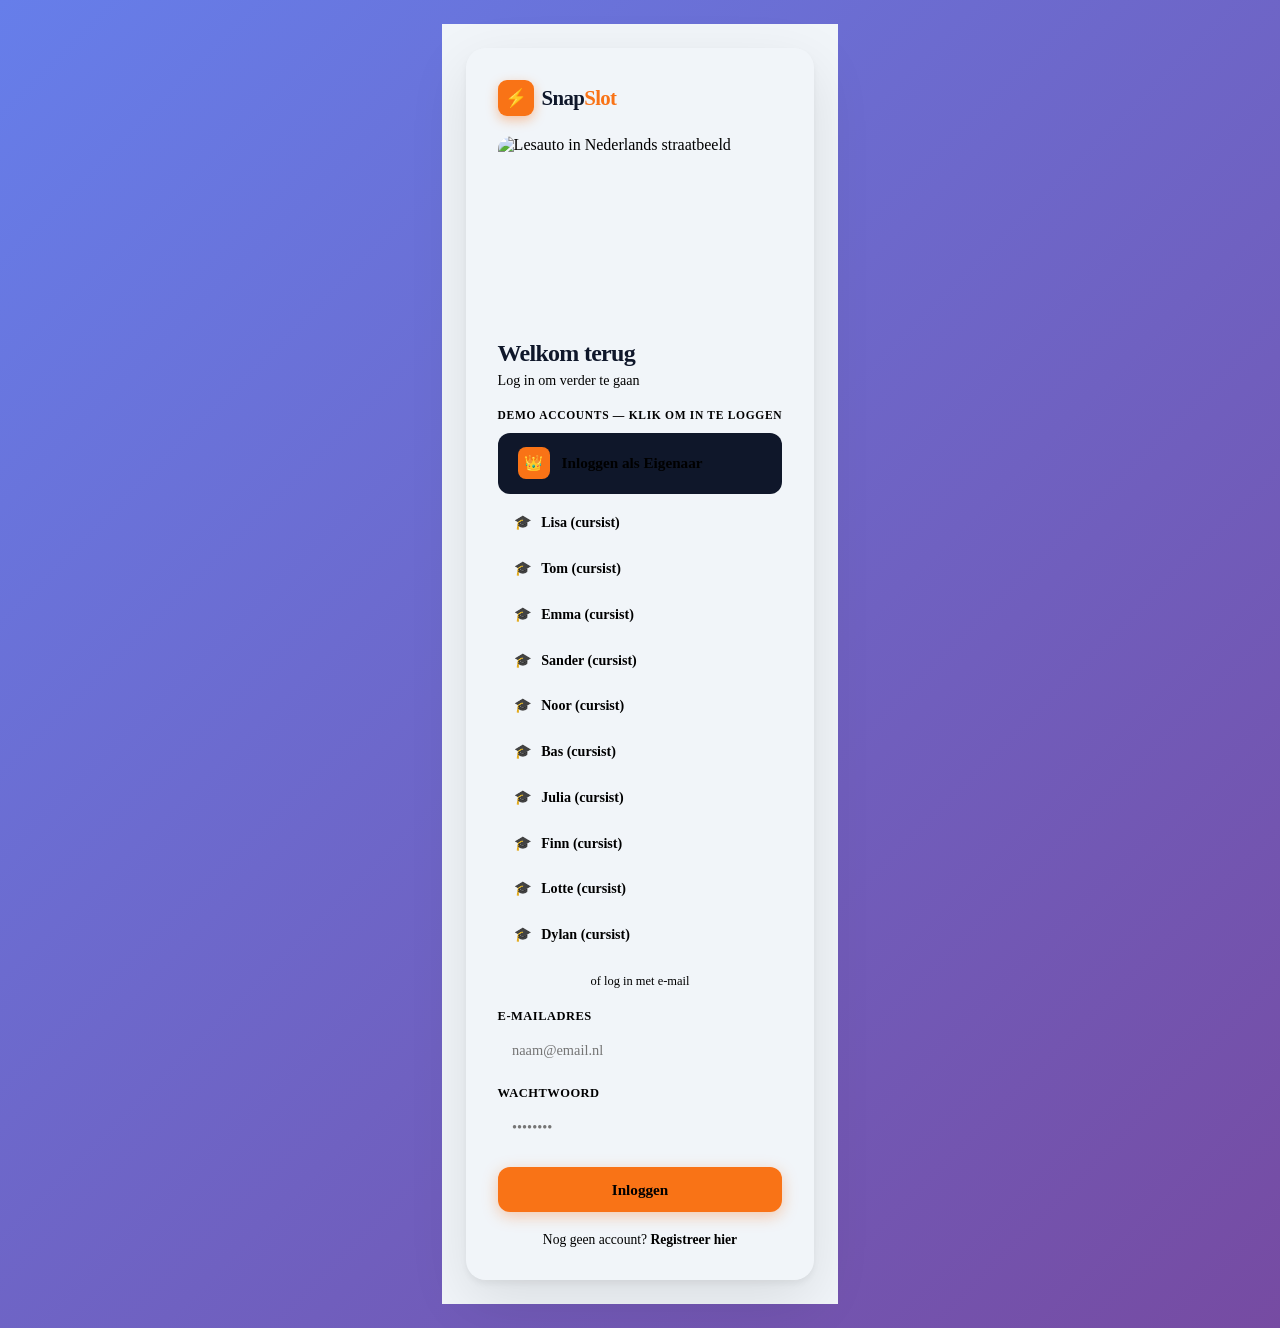
==== commit 170c6e95: "Vervang loginfoto door gegenereerde lesauto in Nederlands straatbeeld Co-Authored-By: Claude Sonnet " ====
--- a/lesplanner-app/index.html
+++ b/lesplanner-app/index.html
@@ -22,7 +22,7 @@
 
         <!-- Foto -->
         <div class="ss-hero-foto">
-          <img src="https://images.unsplash.com/photo-1558618666-fcd25c85cd64?w=800&q=80" alt="Nederlandse straat" />
+          <img src="https://d8j0ntlcm91z4.cloudfront.net/user_3F2q2CvHTV5b7m7TgMzyzghqiWp/hf_20260701_134947_1c831bb8-08b1-4def-91d0-6f925a76f20a.png" alt="Lesauto in Nederlands straatbeeld" />
         </div>
 
         <h1 class="ss-titel">Welkom terug</h1>
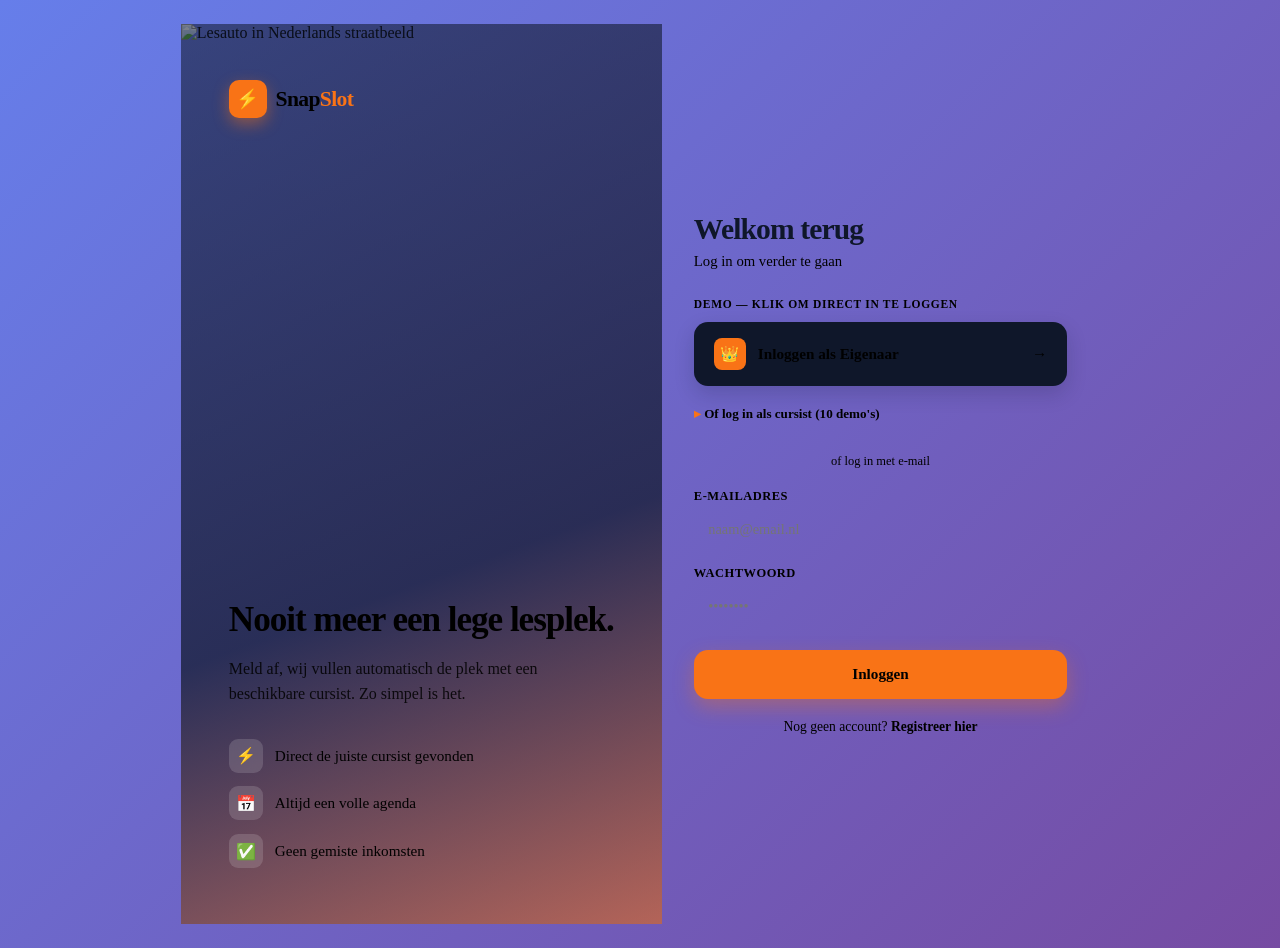
==== commit b049110c: "Premium split-screen loginpagina voor SnapSlot Groot sfeerbeeld links met merkboodschap en voordelen" ====
--- a/lesplanner-app/index.html
+++ b/lesplanner-app/index.html
@@ -11,73 +11,112 @@
 
   <!-- LOGIN SCHERM -->
   <div id="scherm-login" class="scherm">
-    <div class="ss-login-pagina">
-      <div class="ss-login-kaart">
-
-        <!-- Logo -->
-        <div class="ss-logo">
-          <div class="ss-logo__ikoon">⚡</div>
-          <span class="ss-logo__naam">Snap<span>Slot</span></span>
-        </div>
-
-        <!-- Foto -->
-        <div class="ss-hero-foto">
-          <img src="https://d8j0ntlcm91z4.cloudfront.net/user_3F2q2CvHTV5b7m7TgMzyzghqiWp/hf_20260701_134947_1c831bb8-08b1-4def-91d0-6f925a76f20a.png" alt="Lesauto in Nederlands straatbeeld" />
-        </div>
-
-        <h1 class="ss-titel">Welkom terug</h1>
-        <p class="ss-sub">Log in om verder te gaan</p>
-
-        <!-- Demo accounts -->
-        <div class="ss-demo">
-          <p class="ss-demo__label">Demo accounts — klik om in te loggen</p>
-          <button class="ss-demo__eigenaar" onclick="demoLogin('eigenaar')">
-            <span class="ss-demo__ikoon">👑</span>
-            Inloggen als Eigenaar
-          </button>
-          <div class="ss-demo__cursisten">
-            <button class="ss-demo__cursist" onclick="demoLogin('cursist1')"><span>🎓</span> Lisa (cursist)</button>
-            <button class="ss-demo__cursist" onclick="demoLogin('cursist2')"><span>🎓</span> Tom (cursist)</button>
-            <button class="ss-demo__cursist" onclick="demoLogin('cursist3')"><span>🎓</span> Emma (cursist)</button>
-            <button class="ss-demo__cursist" onclick="demoLogin('cursist4')"><span>🎓</span> Sander (cursist)</button>
-            <button class="ss-demo__cursist" onclick="demoLogin('cursist5')"><span>🎓</span> Noor (cursist)</button>
-            <button class="ss-demo__cursist" onclick="demoLogin('cursist6')"><span>🎓</span> Bas (cursist)</button>
-            <button class="ss-demo__cursist" onclick="demoLogin('cursist7')"><span>🎓</span> Julia (cursist)</button>
-            <button class="ss-demo__cursist" onclick="demoLogin('cursist8')"><span>🎓</span> Finn (cursist)</button>
-            <button class="ss-demo__cursist" onclick="demoLogin('cursist9')"><span>🎓</span> Lotte (cursist)</button>
-            <button class="ss-demo__cursist" onclick="demoLogin('cursist10')"><span>🎓</span> Dylan (cursist)</button>
-          </div>
-        </div>
-
-        <div class="scheidslijn"><span>of log in met e-mail</span></div>
-
-        <form onsubmit="inloggen(event)">
-          <label>E-mailadres<input type="email" id="login-email" placeholder="naam@email.nl" /></label>
-          <label>Wachtwoord<input type="password" id="login-ww" placeholder="••••••••" /></label>
-          <button type="submit" class="ss-btn-inloggen">Inloggen</button>
-        </form>
-
-        <p class="register-link">Nog geen account? <a href="#" onclick="toonScherm('scherm-registreer')">Registreer hier</a></p>
-      </div>
+    <div class="ss-split">
+
+      <!-- Linkerkant: sfeerbeeld -->
+      <div class="ss-split__beeld">
+        <img src="https://d8j0ntlcm91z4.cloudfront.net/user_3F2q2CvHTV5b7m7TgMzyzghqiWp/hf_20260701_134947_1c831bb8-08b1-4def-91d0-6f925a76f20a.png" alt="Lesauto in Nederlands straatbeeld" />
+        <div class="ss-split__overlay"></div>
+        <div class="ss-split__merk">
+          <div class="ss-logo ss-logo--licht">
+            <div class="ss-logo__ikoon">⚡</div>
+            <span class="ss-logo__naam">Snap<span>Slot</span></span>
+          </div>
+          <div class="ss-split__pitch">
+            <h2>Nooit meer een lege lesplek.</h2>
+            <p>Meld af, wij vullen automatisch de plek met een beschikbare cursist. Zo simpel is het.</p>
+          </div>
+          <div class="ss-split__punten">
+            <div class="ss-punt"><span>⚡</span> Direct de juiste cursist gevonden</div>
+            <div class="ss-punt"><span>📅</span> Altijd een volle agenda</div>
+            <div class="ss-punt"><span>✅</span> Geen gemiste inkomsten</div>
+          </div>
+        </div>
+      </div>
+
+      <!-- Rechterkant: inloggen -->
+      <div class="ss-split__form">
+        <div class="ss-form-inner">
+          <div class="ss-logo ss-logo--mobiel">
+            <div class="ss-logo__ikoon">⚡</div>
+            <span class="ss-logo__naam">Snap<span>Slot</span></span>
+          </div>
+
+          <h1 class="ss-titel">Welkom terug</h1>
+          <p class="ss-sub">Log in om verder te gaan</p>
+
+          <div class="ss-demo">
+            <p class="ss-demo__label">Demo — klik om direct in te loggen</p>
+            <button class="ss-demo__eigenaar" onclick="demoLogin('eigenaar')">
+              <span class="ss-demo__ikoon">👑</span>
+              <span>Inloggen als Eigenaar</span>
+              <span class="ss-demo__pijl">→</span>
+            </button>
+            <details class="ss-demo__meer">
+              <summary>Of log in als cursist (10 demo's)</summary>
+              <div class="ss-demo__cursisten">
+                <button class="ss-demo__cursist" onclick="demoLogin('cursist1')">🎓 Lisa</button>
+                <button class="ss-demo__cursist" onclick="demoLogin('cursist2')">🎓 Tom</button>
+                <button class="ss-demo__cursist" onclick="demoLogin('cursist3')">🎓 Emma</button>
+                <button class="ss-demo__cursist" onclick="demoLogin('cursist4')">🎓 Sander</button>
+                <button class="ss-demo__cursist" onclick="demoLogin('cursist5')">🎓 Noor</button>
+                <button class="ss-demo__cursist" onclick="demoLogin('cursist6')">🎓 Bas</button>
+                <button class="ss-demo__cursist" onclick="demoLogin('cursist7')">🎓 Julia</button>
+                <button class="ss-demo__cursist" onclick="demoLogin('cursist8')">🎓 Finn</button>
+                <button class="ss-demo__cursist" onclick="demoLogin('cursist9')">🎓 Lotte</button>
+                <button class="ss-demo__cursist" onclick="demoLogin('cursist10')">🎓 Dylan</button>
+              </div>
+            </details>
+          </div>
+
+          <div class="scheidslijn"><span>of log in met e-mail</span></div>
+
+          <form onsubmit="inloggen(event)">
+            <label>E-mailadres<input type="email" id="login-email" placeholder="naam@email.nl" /></label>
+            <label>Wachtwoord<input type="password" id="login-ww" placeholder="••••••••" /></label>
+            <button type="submit" class="ss-btn-inloggen">Inloggen</button>
+          </form>
+
+          <p class="register-link">Nog geen account? <a href="#" onclick="toonScherm('scherm-registreer')">Registreer hier</a></p>
+        </div>
+      </div>
+
     </div>
   </div>
 
   <!-- REGISTREER SCHERM -->
   <div id="scherm-registreer" class="scherm verborgen">
-    <div class="ss-login-pagina">
-      <div class="ss-login-kaart">
-        <div class="ss-logo">
-          <div class="ss-logo__ikoon">⚡</div>
-          <span class="ss-logo__naam">Snap<span>Slot</span></span>
-        </div>
-        <h1 class="ss-titel">Account aanmaken</h1>
-        <form onsubmit="registreren(event)">
-          <label>Volledige naam<input type="text" id="reg-naam" placeholder="Jan Jansen" required /></label>
-          <label>E-mailadres<input type="email" id="reg-email" placeholder="naam@email.nl" required /></label>
-          <label>Wachtwoord<input type="password" id="reg-ww" placeholder="Minimaal 6 tekens" required /></label>
-          <button type="submit" class="ss-btn-inloggen">Account aanmaken</button>
-        </form>
-        <p class="register-link"><a href="#" onclick="toonScherm('scherm-login')">← Terug naar inloggen</a></p>
+    <div class="ss-split">
+      <div class="ss-split__beeld">
+        <img src="https://d8j0ntlcm91z4.cloudfront.net/user_3F2q2CvHTV5b7m7TgMzyzghqiWp/hf_20260701_134947_1c831bb8-08b1-4def-91d0-6f925a76f20a.png" alt="Lesauto in Nederlands straatbeeld" />
+        <div class="ss-split__overlay"></div>
+        <div class="ss-split__merk">
+          <div class="ss-logo ss-logo--licht">
+            <div class="ss-logo__ikoon">⚡</div>
+            <span class="ss-logo__naam">Snap<span>Slot</span></span>
+          </div>
+          <div class="ss-split__pitch">
+            <h2>Word lid van SnapSlot.</h2>
+            <p>Maak een account aan en mis nooit meer een vrije lesplek.</p>
+          </div>
+        </div>
+      </div>
+      <div class="ss-split__form">
+        <div class="ss-form-inner">
+          <div class="ss-logo ss-logo--mobiel">
+            <div class="ss-logo__ikoon">⚡</div>
+            <span class="ss-logo__naam">Snap<span>Slot</span></span>
+          </div>
+          <h1 class="ss-titel">Account aanmaken</h1>
+          <p class="ss-sub">Vul je gegevens in om te starten</p>
+          <form onsubmit="registreren(event)">
+            <label>Volledige naam<input type="text" id="reg-naam" placeholder="Jan Jansen" required /></label>
+            <label>E-mailadres<input type="email" id="reg-email" placeholder="naam@email.nl" required /></label>
+            <label>Wachtwoord<input type="password" id="reg-ww" placeholder="Minimaal 6 tekens" required /></label>
+            <button type="submit" class="ss-btn-inloggen">Account aanmaken</button>
+          </form>
+          <p class="register-link"><a href="#" onclick="toonScherm('scherm-login')">← Terug naar inloggen</a></p>
+        </div>
       </div>
     </div>
   </div>
--- a/lesplanner-app/style.css
+++ b/lesplanner-app/style.css
@@ -584,56 +584,123 @@
 .welkom-hero p { opacity: .8; font-size: .88rem; }
 .welkom-hero__ikoon { font-size: 3rem; opacity: .6; }
 
-/* ── SnapSlot login stijl ── */
-.ss-login-pagina {
+/* ── SnapSlot premium split-login ── */
+.ss-split {
   min-height: 100vh;
-  background: #f1f5f9;
+  display: grid;
+  grid-template-columns: 1.1fr 1fr;
+}
+
+/* Linkerkant beeld */
+.ss-split__beeld {
+  position: relative;
+  overflow: hidden;
+  display: flex;
+}
+.ss-split__beeld img {
+  position: absolute;
+  inset: 0;
+  width: 100%;
+  height: 100%;
+  object-fit: cover;
+}
+.ss-split__overlay {
+  position: absolute;
+  inset: 0;
+  background: linear-gradient(160deg, rgba(15,23,42,.55) 0%, rgba(15,23,42,.72) 60%, rgba(234,108,10,.55) 100%);
+}
+.ss-split__merk {
+  position: relative;
+  z-index: 2;
+  padding: 3.5rem 3rem;
+  display: flex;
+  flex-direction: column;
+  justify-content: space-between;
+  color: var(--wit);
+  width: 100%;
+}
+.ss-split__pitch { margin-top: auto; }
+.ss-split__pitch h2 {
+  font-size: 2.2rem;
+  font-weight: 800;
+  letter-spacing: -.03em;
+  line-height: 1.1;
+  margin-bottom: 1rem;
+  max-width: 420px;
+}
+.ss-split__pitch p {
+  font-size: 1rem;
+  line-height: 1.6;
+  opacity: .85;
+  max-width: 380px;
+}
+.ss-split__punten {
+  margin-top: 2rem;
+  display: flex;
+  flex-direction: column;
+  gap: .85rem;
+}
+.ss-punt {
+  display: flex;
+  align-items: center;
+  gap: .75rem;
+  font-size: .95rem;
+  font-weight: 500;
+}
+.ss-punt span {
+  width: 34px;
+  height: 34px;
+  border-radius: 9px;
+  background: rgba(255,255,255,.15);
+  backdrop-filter: blur(6px);
   display: flex;
   align-items: center;
   justify-content: center;
-  padding: 1.5rem;
-}
-
-.ss-login-kaart {
+  font-size: 1rem;
+  flex-shrink: 0;
+}
+
+/* Rechterkant formulier */
+.ss-split__form {
+  display: flex;
+  align-items: center;
+  justify-content: center;
+  padding: 2rem;
   background: var(--wit);
-  border-radius: 20px;
-  padding: 2rem;
+  overflow-y: auto;
+}
+.ss-form-inner {
   width: 100%;
-  max-width: 460px;
-  box-shadow: 0 4px 6px rgba(0,0,0,.05), 0 20px 60px rgba(0,0,0,.1);
+  max-width: 380px;
 }
 
 .ss-logo {
   display: flex;
   align-items: center;
-  gap: .5rem;
-  margin-bottom: 1.25rem;
-}
-
+  gap: .55rem;
+  margin-bottom: 2rem;
+}
+.ss-logo--licht .ss-logo__naam { color: var(--wit); }
+.ss-logo--mobiel { display: none; }
 .ss-logo__ikoon {
   background: var(--ss-oranje);
   color: var(--wit);
-  width: 36px;
-  height: 36px;
-  border-radius: 9px;
+  width: 38px;
+  height: 38px;
+  border-radius: 10px;
   display: flex;
   align-items: center;
   justify-content: center;
-  font-size: 1.1rem;
-  box-shadow: 0 4px 12px rgba(249,115,22,.4);
-}
-
+  font-size: 1.15rem;
+  box-shadow: 0 6px 16px rgba(249,115,22,.45);
+}
 .ss-logo__naam {
-  font-size: 1.3rem;
+  font-size: 1.35rem;
   font-weight: 800;
   color: var(--ss-navy);
   letter-spacing: -.03em;
 }
-
-.ss-logo__naam span {
-  color: var(--ss-oranje);
-}
-
+.ss-logo__naam span { color: var(--ss-oranje); }
 .ss-logo__ikoon--sm {
   background: var(--ss-oranje);
   color: var(--wit);
@@ -642,41 +709,22 @@
   font-size: .8rem;
   margin-right: .1rem;
 }
-
 .ss-oranje { color: var(--ss-oranje); }
 
-.ss-hero-foto {
-  border-radius: 14px;
-  overflow: hidden;
-  margin-bottom: 1.5rem;
-  height: 180px;
-}
-
-.ss-hero-foto img {
-  width: 100%;
-  height: 100%;
-  object-fit: cover;
-  object-position: center;
-}
-
 .ss-titel {
-  font-size: 1.5rem;
+  font-size: 1.85rem;
   font-weight: 800;
   color: var(--ss-navy);
   letter-spacing: -.03em;
-  margin-bottom: .3rem;
-}
-
+  margin-bottom: .4rem;
+}
 .ss-sub {
   color: var(--grijs-400);
-  font-size: .88rem;
-  margin-bottom: 1.25rem;
-}
-
-.ss-demo {
-  margin-bottom: 1.25rem;
-}
-
+  font-size: .92rem;
+  margin-bottom: 1.75rem;
+}
+
+.ss-demo { margin-bottom: 1.5rem; }
 .ss-demo__label {
   font-size: .72rem;
   font-weight: 700;
@@ -685,26 +733,26 @@
   color: var(--grijs-400);
   margin-bottom: .75rem;
 }
-
 .ss-demo__eigenaar {
   width: 100%;
   background: var(--ss-navy);
   color: var(--wit);
   border: none;
-  border-radius: 12px;
-  padding: .9rem 1.25rem;
+  border-radius: 14px;
+  padding: 1rem 1.25rem;
   font-size: .95rem;
   font-weight: 700;
   cursor: pointer;
   display: flex;
   align-items: center;
   gap: .75rem;
-  margin-bottom: .6rem;
-  transition: background .2s, transform .2s;
+  transition: transform .2s, box-shadow .2s;
   font-family: inherit;
-}
-.ss-demo__eigenaar:hover { background: #1e293b; transform: translateY(-1px); }
-
+  box-shadow: 0 8px 20px rgba(15,23,42,.18);
+}
+.ss-demo__eigenaar:hover { transform: translateY(-2px); box-shadow: 0 12px 28px rgba(15,23,42,.25); }
+.ss-demo__pijl { margin-left: auto; transition: transform .2s; }
+.ss-demo__eigenaar:hover .ss-demo__pijl { transform: translateX(4px); }
 .ss-demo__ikoon {
   background: var(--ss-oranje);
   width: 32px;
@@ -717,24 +765,35 @@
   flex-shrink: 0;
 }
 
+.ss-demo__meer {
+  margin-top: .75rem;
+}
+.ss-demo__meer summary {
+  font-size: .82rem;
+  font-weight: 600;
+  color: var(--grijs-600);
+  cursor: pointer;
+  padding: .5rem 0;
+  list-style: none;
+  user-select: none;
+}
+.ss-demo__meer summary::-webkit-details-marker { display: none; }
+.ss-demo__meer summary::before { content: '▸ '; color: var(--ss-oranje); }
+.ss-demo__meer[open] summary::before { content: '▾ '; }
 .ss-demo__cursisten {
-  display: flex;
-  flex-direction: column;
-  gap: .4rem;
-}
-
+  display: grid;
+  grid-template-columns: 1fr 1fr;
+  gap: .5rem;
+  margin-top: .6rem;
+}
 .ss-demo__cursist {
-  width: 100%;
-  background: var(--wit);
+  background: var(--grijs-50);
   border: 1.5px solid var(--grijs-200);
   border-radius: 10px;
-  padding: .7rem 1rem;
-  font-size: .88rem;
+  padding: .6rem .75rem;
+  font-size: .85rem;
   font-weight: 600;
   cursor: pointer;
-  display: flex;
-  align-items: center;
-  gap: .6rem;
   color: var(--grijs-700);
   transition: all .15s;
   font-family: inherit;
@@ -751,17 +810,17 @@
   background: var(--ss-oranje);
   color: var(--wit);
   border: none;
-  border-radius: 12px;
-  padding: .85rem;
+  border-radius: 14px;
+  padding: .95rem;
   font-size: .95rem;
   font-weight: 700;
   cursor: pointer;
-  transition: background .2s, transform .2s;
+  transition: background .2s, transform .2s, box-shadow .2s;
   font-family: inherit;
-  margin-top: .25rem;
-  box-shadow: 0 4px 15px rgba(249,115,22,.35);
-}
-.ss-btn-inloggen:hover { background: var(--ss-oranje-donker); transform: translateY(-1px); }
+  margin-top: .5rem;
+  box-shadow: 0 8px 20px rgba(249,115,22,.35);
+}
+.ss-btn-inloggen:hover { background: var(--ss-oranje-donker); transform: translateY(-2px); box-shadow: 0 12px 28px rgba(249,115,22,.45); }
 
 /* Topbar logo aanpassing */
 .topbar__logo {
@@ -775,6 +834,14 @@
   display: flex;
   align-items: center;
   gap: .35rem;
+}
+
+/* Tablet: beeldpaneel smaller */
+@media (max-width: 960px) {
+  .ss-split { grid-template-columns: 1fr; }
+  .ss-split__beeld { display: none; }
+  .ss-split__form { align-items: flex-start; padding-top: 3rem; }
+  .ss-logo--mobiel { display: flex; }
 }
 
 @media (max-width: 640px) {
@@ -784,4 +851,6 @@
   .kaart { flex-wrap: wrap; }
   .welkom-hero { flex-direction: column; gap: 1rem; }
   .main { padding: 1.25rem 1rem; }
-}
+  .ss-demo__cursisten { grid-template-columns: 1fr 1fr; }
+  .ss-split__form { padding: 1.5rem; }
+}
